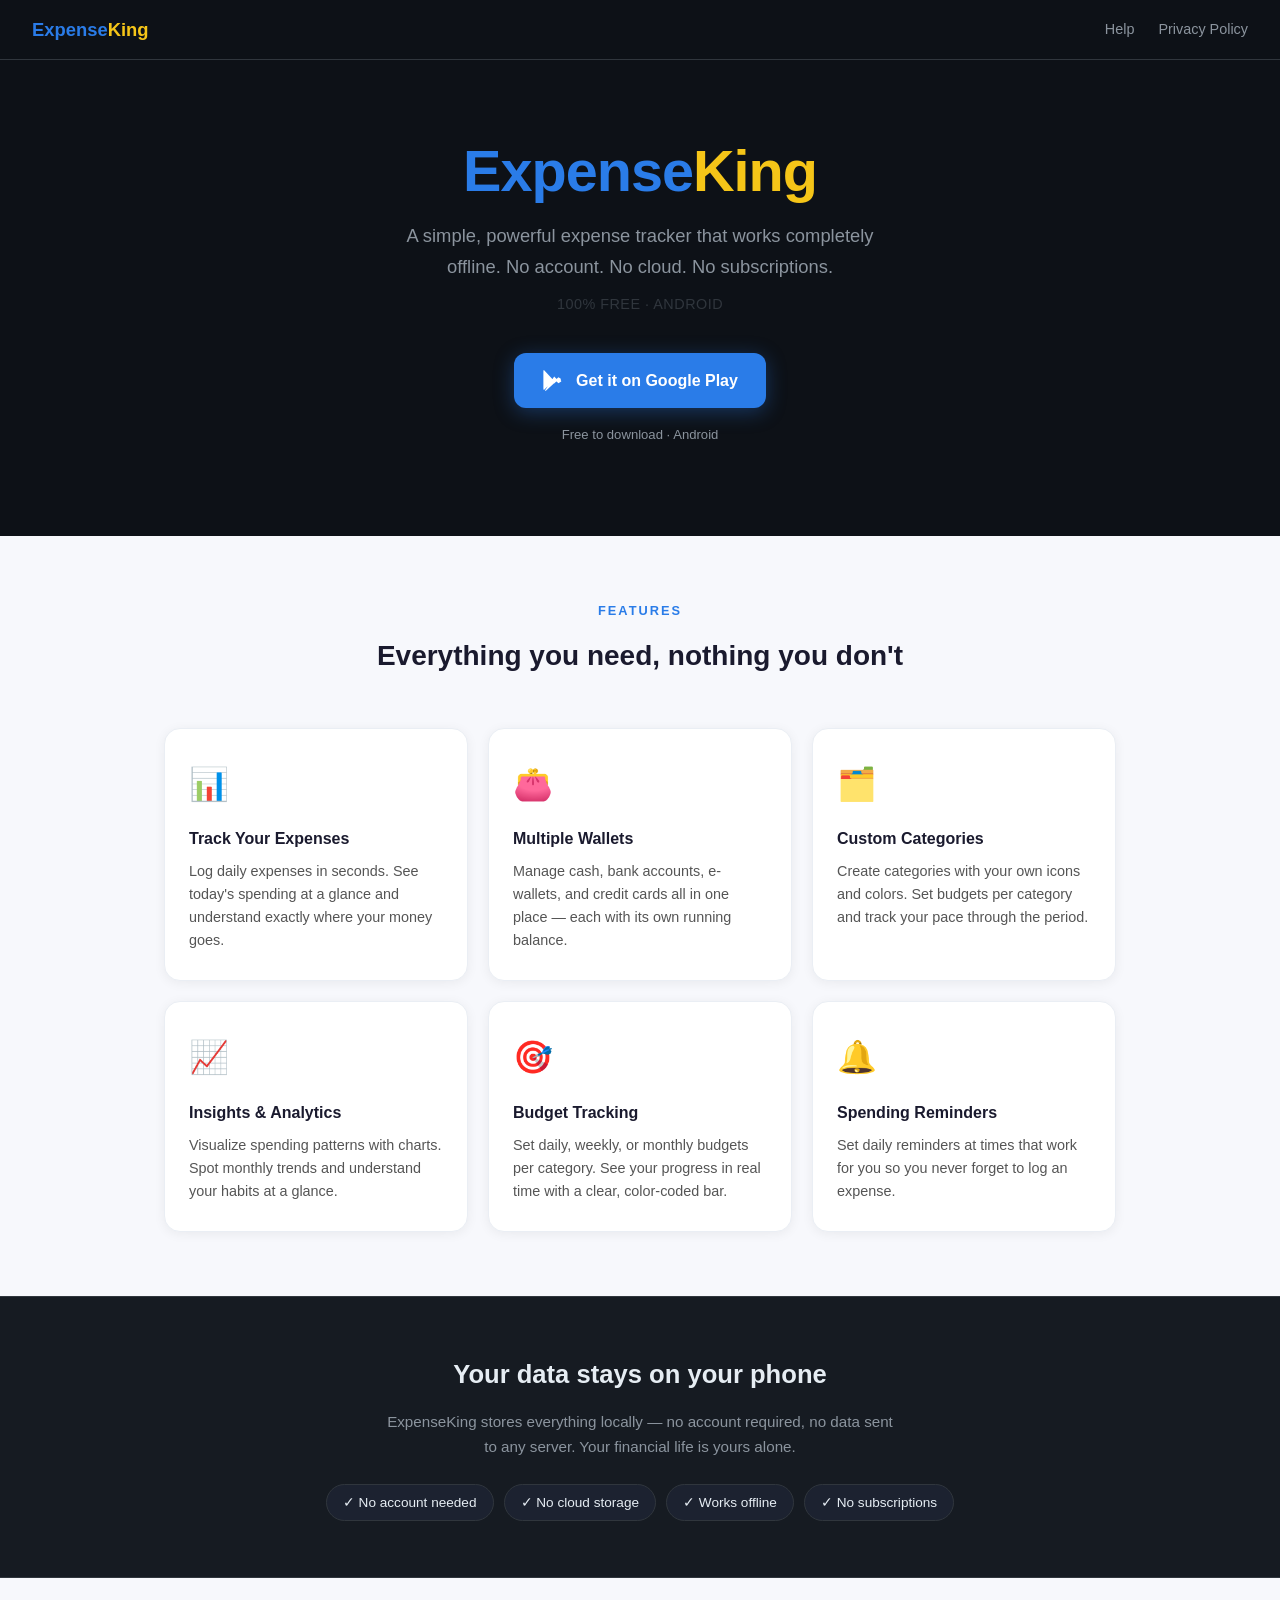
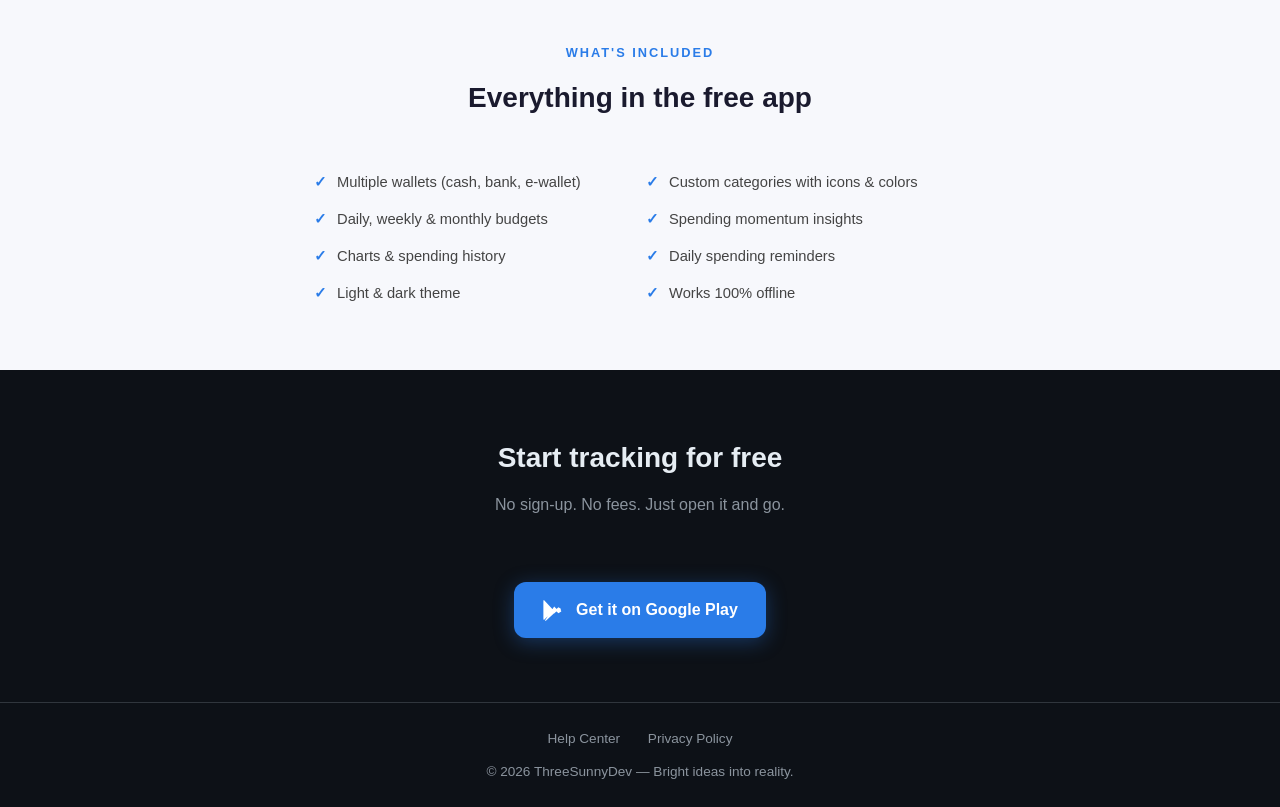
==== index.html @ f742ced3 "Initial Commit" ====
<!DOCTYPE html>
<html lang="en">
<head>
  <meta charset="UTF-8" />
  <meta name="viewport" content="width=device-width, initial-scale=1.0" />
  <title>ExpenseKing — Personal Expense Tracker</title>
  <style>
    * { box-sizing: border-box; margin: 0; padding: 0; }

    :root {
      --blue: #2a7ce8;
      --yellow: #f5c518;
      --dark: #0d1117;
      --dark2: #161b22;
      --card: #1c2230;
      --text: #e6edf3;
      --muted: #8b949e;
      --border: #30363d;
    }

    body {
      font-family: -apple-system, BlinkMacSystemFont, 'Segoe UI', Roboto, sans-serif;
      background: #f7f8fc;
      color: #1a1a2e;
      line-height: 1.7;
    }

    /* ── Nav ── */
    nav {
      background: var(--dark);
      padding: 14px 32px;
      display: flex;
      align-items: center;
      justify-content: space-between;
      border-bottom: 1px solid var(--border);
      position: sticky;
      top: 0;
      z-index: 100;
    }

    .nav-brand {
      font-size: 1.15rem;
      font-weight: 700;
      text-decoration: none;
    }

    .nav-brand .e { color: var(--blue); }
    .nav-brand .k { color: var(--yellow); }

    .nav-links {
      display: flex;
      gap: 24px;
    }

    .nav-links a {
      color: var(--muted);
      text-decoration: none;
      font-size: 0.9rem;
      transition: color 0.2s;
    }

    .nav-links a:hover { color: var(--text); }

    /* ── Hero ── */
    .hero {
      background: var(--dark);
      padding: 80px 24px 90px;
      text-align: center;
    }

    .hero-title {
      font-size: clamp(2.4rem, 6vw, 3.6rem);
      font-weight: 800;
      letter-spacing: -1px;
      line-height: 1.1;
    }

    .hero-title .e { color: var(--blue); }
    .hero-title .k { color: var(--yellow); }

    .hero-tagline {
      margin-top: 16px;
      font-size: 1.15rem;
      color: var(--muted);
      max-width: 520px;
      margin-left: auto;
      margin-right: auto;
    }

    .hero-sub {
      margin-top: 10px;
      font-size: 0.9rem;
      color: var(--border);
      letter-spacing: 0.5px;
    }

    .play-btn {
      display: inline-flex;
      align-items: center;
      gap: 12px;
      margin-top: 36px;
      background: var(--blue);
      color: white;
      text-decoration: none;
      padding: 14px 28px;
      border-radius: 12px;
      font-size: 1rem;
      font-weight: 600;
      transition: background 0.2s, transform 0.15s;
      box-shadow: 0 4px 20px rgba(42,124,232,0.35);
    }

    .play-btn:hover {
      background: #1a6dd4;
      transform: translateY(-2px);
    }

    .play-btn svg {
      width: 22px;
      height: 22px;
      flex-shrink: 0;
    }

    .hero-note {
      margin-top: 16px;
      font-size: 0.82rem;
      color: var(--muted);
    }

    /* ── Features ── */
    .features {
      max-width: 1000px;
      margin: 0 auto;
      padding: 64px 24px;
    }

    .section-label {
      text-align: center;
      font-size: 0.8rem;
      font-weight: 700;
      letter-spacing: 2px;
      text-transform: uppercase;
      color: var(--blue);
      margin-bottom: 10px;
    }

    .section-title {
      text-align: center;
      font-size: 1.75rem;
      font-weight: 700;
      color: #1a1a2e;
      margin-bottom: 48px;
    }

    .grid {
      display: grid;
      grid-template-columns: repeat(auto-fit, minmax(280px, 1fr));
      gap: 20px;
    }

    .card {
      background: white;
      border-radius: 16px;
      padding: 28px 24px;
      box-shadow: 0 2px 12px rgba(0,0,0,0.06);
      border: 1px solid #eaeef4;
      transition: transform 0.2s, box-shadow 0.2s;
    }

    .card:hover {
      transform: translateY(-3px);
      box-shadow: 0 8px 24px rgba(0,0,0,0.1);
    }

    .card-icon {
      font-size: 2rem;
      margin-bottom: 14px;
    }

    .card h3 {
      font-size: 1rem;
      font-weight: 700;
      color: #1a1a2e;
      margin-bottom: 8px;
    }

    .card p {
      font-size: 0.9rem;
      color: #555;
      line-height: 1.6;
    }

    /* ── Privacy Banner ── */
    .privacy-banner {
      background: var(--dark2);
      border-top: 1px solid var(--border);
      border-bottom: 1px solid var(--border);
      padding: 56px 24px;
      text-align: center;
    }

    .privacy-banner h2 {
      font-size: 1.6rem;
      font-weight: 700;
      color: var(--text);
      margin-bottom: 12px;
    }

    .privacy-banner p {
      color: var(--muted);
      max-width: 520px;
      margin: 0 auto;
      font-size: 0.95rem;
    }

    .privacy-pills {
      display: flex;
      justify-content: center;
      flex-wrap: wrap;
      gap: 10px;
      margin-top: 24px;
    }

    .pill {
      background: #1c2230;
      border: 1px solid var(--border);
      color: var(--text);
      padding: 6px 16px;
      border-radius: 20px;
      font-size: 0.85rem;
    }

    /* ── Key Features List ── */
    .key-features {
      max-width: 700px;
      margin: 0 auto;
      padding: 64px 24px;
      text-align: center;
    }

    .key-features ul {
      list-style: none;
      display: grid;
      grid-template-columns: repeat(auto-fit, minmax(220px, 1fr));
      gap: 12px;
      margin-top: 32px;
      text-align: left;
    }

    .key-features li {
      display: flex;
      align-items: center;
      gap: 10px;
      font-size: 0.92rem;
      color: #444;
    }

    .key-features li::before {
      content: '✓';
      color: var(--blue);
      font-weight: 700;
      flex-shrink: 0;
    }

    /* ── CTA ── */
    .cta {
      background: var(--dark);
      padding: 64px 24px;
      text-align: center;
    }

    .cta h2 {
      font-size: 1.75rem;
      font-weight: 700;
      color: var(--text);
      margin-bottom: 10px;
    }

    .cta p {
      color: var(--muted);
      margin-bottom: 28px;
    }

    /* ── Footer ── */
    footer {
      background: var(--dark);
      border-top: 1px solid var(--border);
      padding: 24px;
      text-align: center;
      font-size: 0.85rem;
      color: var(--muted);
    }

    footer a {
      color: var(--muted);
      text-decoration: none;
      margin: 0 12px;
      transition: color 0.2s;
    }

    footer a:hover { color: var(--text); }

    footer .footer-links { margin-bottom: 10px; }
  </style>
</head>
<body>

<!-- Nav -->
<nav>
  <a class="nav-brand" href="#"><span class="e">Expense</span><span class="k">King</span></a>
  <div class="nav-links">
    <a href="help.html">Help</a>
    <a href="privacy-policy.html">Privacy Policy</a>
  </div>
</nav>

<!-- Hero -->
<div class="hero">
  <h1 class="hero-title">
    <span class="e">Expense</span><span class="k">King</span>
  </h1>
  <p class="hero-tagline">A simple, powerful expense tracker that works completely offline. No account. No cloud. No subscriptions.</p>
  <p class="hero-sub">100% FREE · ANDROID</p>
  <a class="play-btn" href="https://play.google.com/store/apps/details?id=com.expenseking.app" target="_blank">
    <svg viewBox="0 0 24 24" fill="white" xmlns="http://www.w3.org/2000/svg">
      <path d="M3.18 23.5c.34.19.72.25 1.1.18l12.76-11.66L13.27 8.2 3.18 23.5zM20.5 10.5l-2.56-1.48-3.57 3.25 3.57 3.25 2.59-1.5c.74-.43.74-1.1-.03-1.52zM2.01 1.17C1.7 1.5 1.5 2 1.5 2.67v18.66c0 .67.2 1.17.52 1.49l.08.07 10.46-10.46v-.25L2.09 1.1l-.08.07zM13.27 15.8l3.81-3.48-3.81-3.12-3.27 2.99 3.27 3.61z"/>
    </svg>
    Get it on Google Play
  </a>
  <p class="hero-note">Free to download · Android</p>
</div>

<!-- Features -->
<div class="features">
  <p class="section-label">Features</p>
  <h2 class="section-title">Everything you need, nothing you don't</h2>
  <div class="grid">
    <div class="card">
      <div class="card-icon">📊</div>
      <h3>Track Your Expenses</h3>
      <p>Log daily expenses in seconds. See today's spending at a glance and understand exactly where your money goes.</p>
    </div>
    <div class="card">
      <div class="card-icon">👛</div>
      <h3>Multiple Wallets</h3>
      <p>Manage cash, bank accounts, e-wallets, and credit cards all in one place — each with its own running balance.</p>
    </div>
    <div class="card">
      <div class="card-icon">🗂️</div>
      <h3>Custom Categories</h3>
      <p>Create categories with your own icons and colors. Set budgets per category and track your pace through the period.</p>
    </div>
    <div class="card">
      <div class="card-icon">📈</div>
      <h3>Insights & Analytics</h3>
      <p>Visualize spending patterns with charts. Spot monthly trends and understand your habits at a glance.</p>
    </div>
    <div class="card">
      <div class="card-icon">🎯</div>
      <h3>Budget Tracking</h3>
      <p>Set daily, weekly, or monthly budgets per category. See your progress in real time with a clear, color-coded bar.</p>
    </div>
    <div class="card">
      <div class="card-icon">🔔</div>
      <h3>Spending Reminders</h3>
      <p>Set daily reminders at times that work for you so you never forget to log an expense.</p>
    </div>
  </div>
</div>

<!-- Privacy Banner -->
<div class="privacy-banner">
  <h2>Your data stays on your phone</h2>
  <p>ExpenseKing stores everything locally — no account required, no data sent to any server. Your financial life is yours alone.</p>
  <div class="privacy-pills">
    <span class="pill">✓ No account needed</span>
    <span class="pill">✓ No cloud storage</span>
    <span class="pill">✓ Works offline</span>
    <span class="pill">✓ No subscriptions</span>
  </div>
</div>

<!-- Key Features -->
<div class="key-features">
  <p class="section-label">What's included</p>
  <h2 class="section-title">Everything in the free app</h2>
  <ul>
    <li>Multiple wallets (cash, bank, e-wallet)</li>
    <li>Custom categories with icons & colors</li>
    <li>Daily, weekly & monthly budgets</li>
    <li>Spending momentum insights</li>
    <li>Charts & spending history</li>
    <li>Daily spending reminders</li>
    <li>Light & dark theme</li>
    <li>Works 100% offline</li>
  </ul>
</div>

<!-- CTA -->
<div class="cta">
  <h2>Start tracking for free</h2>
  <p>No sign-up. No fees. Just open it and go.</p>
  <a class="play-btn" href="https://play.google.com/store/apps/details?id=com.expenseking.app" target="_blank">
    <svg viewBox="0 0 24 24" fill="white" xmlns="http://www.w3.org/2000/svg">
      <path d="M3.18 23.5c.34.19.72.25 1.1.18l12.76-11.66L13.27 8.2 3.18 23.5zM20.5 10.5l-2.56-1.48-3.57 3.25 3.57 3.25 2.59-1.5c.74-.43.74-1.1-.03-1.52zM2.01 1.17C1.7 1.5 1.5 2 1.5 2.67v18.66c0 .67.2 1.17.52 1.49l.08.07 10.46-10.46v-.25L2.09 1.1l-.08.07zM13.27 15.8l3.81-3.48-3.81-3.12-3.27 2.99 3.27 3.61z"/>
    </svg>
    Get it on Google Play
  </a>
</div>

<!-- Footer -->
<footer>
  <div class="footer-links">
    <a href="help.html">Help Center</a>
    <a href="privacy-policy.html">Privacy Policy</a>
  </div>
  <p>© 2026 ThreeSunnyDev — Bright ideas into reality.</p>
</footer>

</body>
</html>
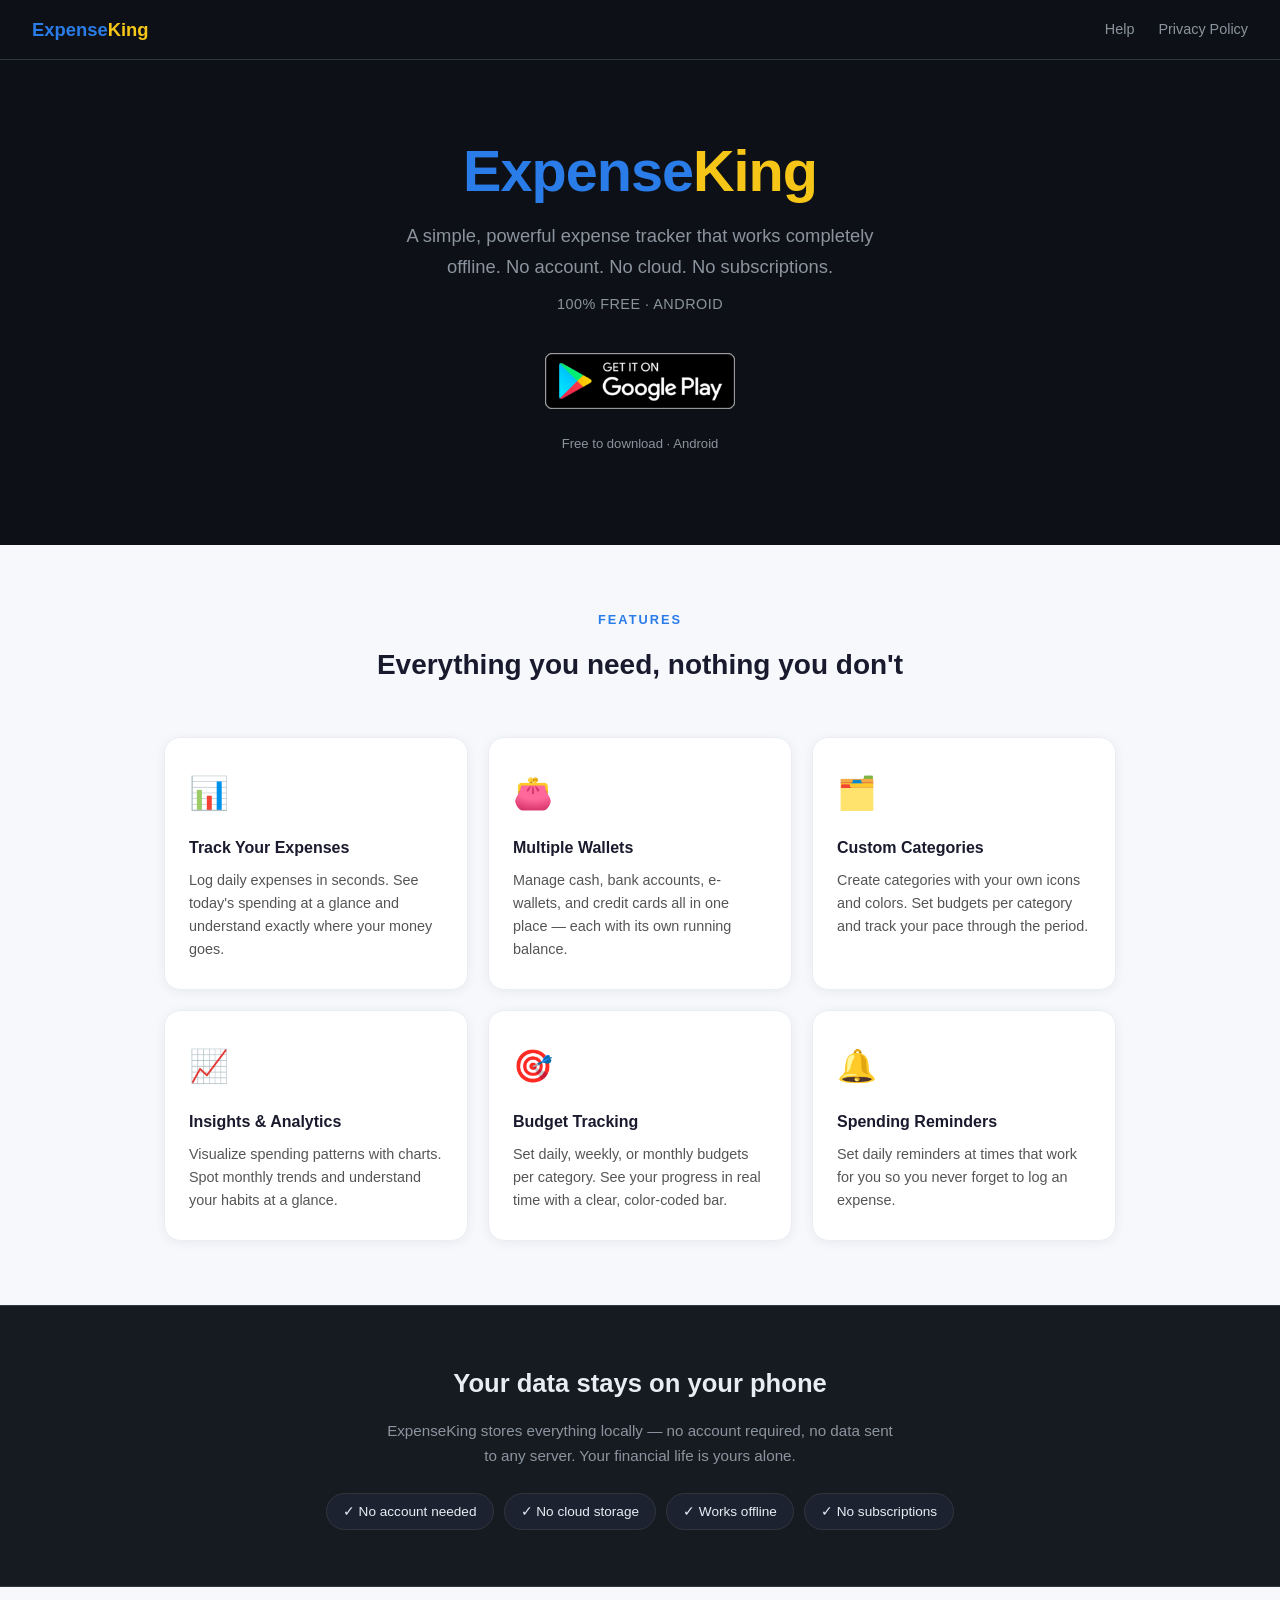
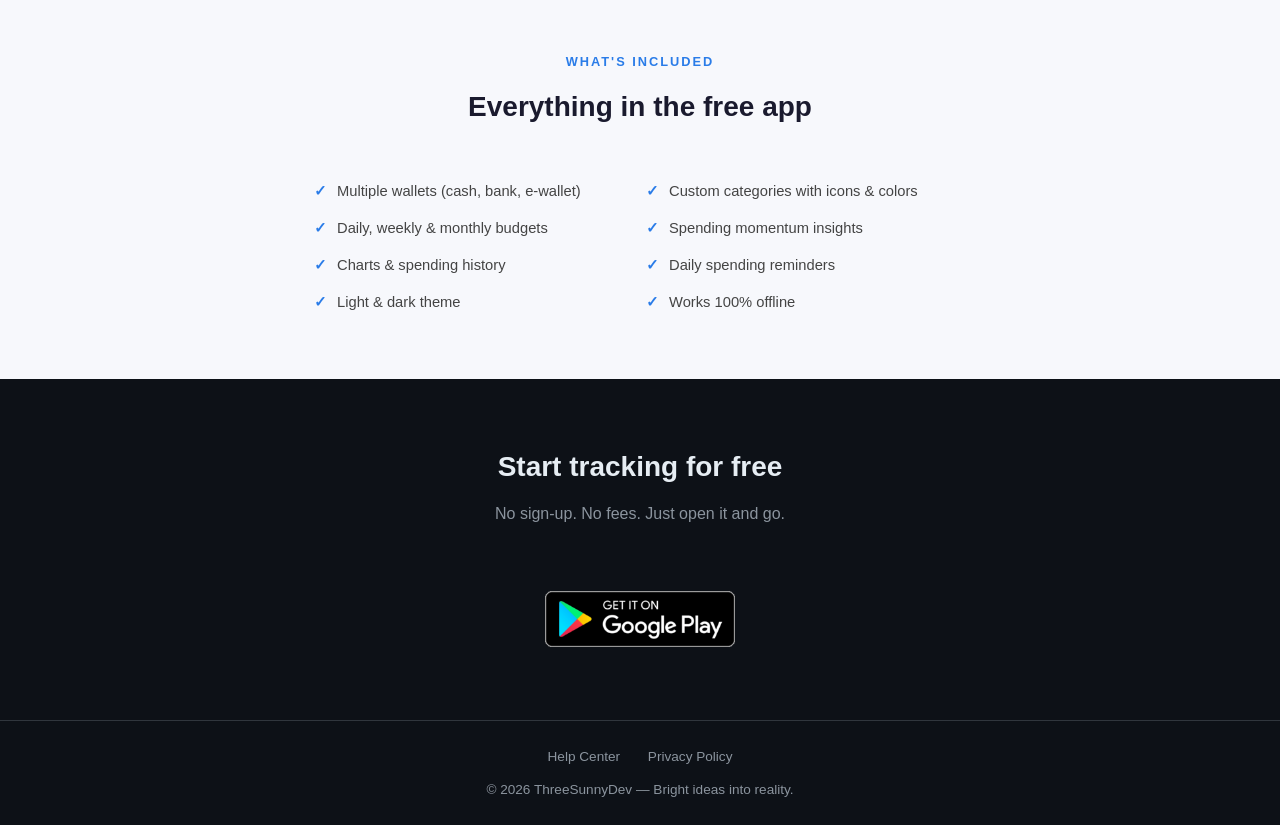
==== commit 22c386db: "updated directories" ====
--- a/index.html
+++ b/index.html
@@ -4,63 +4,8 @@
   <meta charset="UTF-8" />
   <meta name="viewport" content="width=device-width, initial-scale=1.0" />
   <title>ExpenseKing — Personal Expense Tracker</title>
+  <link rel="stylesheet" href="site.css" />
   <style>
-    * { box-sizing: border-box; margin: 0; padding: 0; }
-
-    :root {
-      --blue: #2a7ce8;
-      --yellow: #f5c518;
-      --dark: #0d1117;
-      --dark2: #161b22;
-      --card: #1c2230;
-      --text: #e6edf3;
-      --muted: #8b949e;
-      --border: #30363d;
-    }
-
-    body {
-      font-family: -apple-system, BlinkMacSystemFont, 'Segoe UI', Roboto, sans-serif;
-      background: #f7f8fc;
-      color: #1a1a2e;
-      line-height: 1.7;
-    }
-
-    /* ── Nav ── */
-    nav {
-      background: var(--dark);
-      padding: 14px 32px;
-      display: flex;
-      align-items: center;
-      justify-content: space-between;
-      border-bottom: 1px solid var(--border);
-      position: sticky;
-      top: 0;
-      z-index: 100;
-    }
-
-    .nav-brand {
-      font-size: 1.15rem;
-      font-weight: 700;
-      text-decoration: none;
-    }
-
-    .nav-brand .e { color: var(--blue); }
-    .nav-brand .k { color: var(--yellow); }
-
-    .nav-links {
-      display: flex;
-      gap: 24px;
-    }
-
-    .nav-links a {
-      color: var(--muted);
-      text-decoration: none;
-      font-size: 0.9rem;
-      transition: color 0.2s;
-    }
-
-    .nav-links a:hover { color: var(--text); }
-
     /* ── Hero ── */
     .hero {
       background: var(--dark);
@@ -90,35 +35,24 @@
     .hero-sub {
       margin-top: 10px;
       font-size: 0.9rem;
-      color: var(--border);
+      color: var(--muted);
       letter-spacing: 0.5px;
     }
 
     .play-btn {
-      display: inline-flex;
-      align-items: center;
-      gap: 12px;
+      display: inline-block;
       margin-top: 36px;
-      background: var(--blue);
-      color: white;
-      text-decoration: none;
-      padding: 14px 28px;
-      border-radius: 12px;
-      font-size: 1rem;
-      font-weight: 600;
-      transition: background 0.2s, transform 0.15s;
-      box-shadow: 0 4px 20px rgba(42,124,232,0.35);
+      transition: transform 0.15s, opacity 0.15s;
     }
 
     .play-btn:hover {
-      background: #1a6dd4;
       transform: translateY(-2px);
-    }
-
-    .play-btn svg {
-      width: 22px;
-      height: 22px;
-      flex-shrink: 0;
+      opacity: 0.88;
+    }
+
+    .play-btn img {
+      height: 56px;
+      display: block;
     }
 
     .hero-note {
@@ -280,39 +214,11 @@
       color: var(--muted);
       margin-bottom: 28px;
     }
-
-    /* ── Footer ── */
-    footer {
-      background: var(--dark);
-      border-top: 1px solid var(--border);
-      padding: 24px;
-      text-align: center;
-      font-size: 0.85rem;
-      color: var(--muted);
-    }
-
-    footer a {
-      color: var(--muted);
-      text-decoration: none;
-      margin: 0 12px;
-      transition: color 0.2s;
-    }
-
-    footer a:hover { color: var(--text); }
-
-    footer .footer-links { margin-bottom: 10px; }
   </style>
 </head>
 <body>
 
-<!-- Nav -->
-<nav>
-  <a class="nav-brand" href="#"><span class="e">Expense</span><span class="k">King</span></a>
-  <div class="nav-links">
-    <a href="help.html">Help</a>
-    <a href="privacy-policy.html">Privacy Policy</a>
-  </div>
-</nav>
+<div id="site-nav"></div>
 
 <!-- Hero -->
 <div class="hero">
@@ -322,10 +228,7 @@
   <p class="hero-tagline">A simple, powerful expense tracker that works completely offline. No account. No cloud. No subscriptions.</p>
   <p class="hero-sub">100% FREE · ANDROID</p>
   <a class="play-btn" href="https://play.google.com/store/apps/details?id=com.expenseking.app" target="_blank">
-    <svg viewBox="0 0 24 24" fill="white" xmlns="http://www.w3.org/2000/svg">
-      <path d="M3.18 23.5c.34.19.72.25 1.1.18l12.76-11.66L13.27 8.2 3.18 23.5zM20.5 10.5l-2.56-1.48-3.57 3.25 3.57 3.25 2.59-1.5c.74-.43.74-1.1-.03-1.52zM2.01 1.17C1.7 1.5 1.5 2 1.5 2.67v18.66c0 .67.2 1.17.52 1.49l.08.07 10.46-10.46v-.25L2.09 1.1l-.08.07zM13.27 15.8l3.81-3.48-3.81-3.12-3.27 2.99 3.27 3.61z"/>
-    </svg>
-    Get it on Google Play
+    <img src="google-play-btn.png" alt="Get it on Google Play" />
   </a>
   <p class="hero-note">Free to download · Android</p>
 </div>
@@ -401,21 +304,12 @@
   <h2>Start tracking for free</h2>
   <p>No sign-up. No fees. Just open it and go.</p>
   <a class="play-btn" href="https://play.google.com/store/apps/details?id=com.expenseking.app" target="_blank">
-    <svg viewBox="0 0 24 24" fill="white" xmlns="http://www.w3.org/2000/svg">
-      <path d="M3.18 23.5c.34.19.72.25 1.1.18l12.76-11.66L13.27 8.2 3.18 23.5zM20.5 10.5l-2.56-1.48-3.57 3.25 3.57 3.25 2.59-1.5c.74-.43.74-1.1-.03-1.52zM2.01 1.17C1.7 1.5 1.5 2 1.5 2.67v18.66c0 .67.2 1.17.52 1.49l.08.07 10.46-10.46v-.25L2.09 1.1l-.08.07zM13.27 15.8l3.81-3.48-3.81-3.12-3.27 2.99 3.27 3.61z"/>
-    </svg>
-    Get it on Google Play
+    <img src="google-play-btn.png" alt="Get it on Google Play" />
   </a>
 </div>
 
-<!-- Footer -->
-<footer>
-  <div class="footer-links">
-    <a href="help.html">Help Center</a>
-    <a href="privacy-policy.html">Privacy Policy</a>
-  </div>
-  <p>© 2026 ThreeSunnyDev — Bright ideas into reality.</p>
-</footer>
-
+<div id="site-footer"></div>
+
+<script src="components.js"></script>
 </body>
 </html>
--- a/site.css
+++ b/site.css
@@ -0,0 +1,105 @@
+* { box-sizing: border-box; margin: 0; padding: 0; }
+
+:root {
+  --blue: #2a7ce8;
+  --yellow: #f5c518;
+  --dark: #0d1117;
+  --dark2: #161b22;
+  --card: #1c2230;
+  --text: #e6edf3;
+  --muted: #8b949e;
+  --border: #30363d;
+}
+
+body {
+  font-family: -apple-system, BlinkMacSystemFont, 'Segoe UI', Roboto, sans-serif;
+  background: #f7f8fc;
+  color: #1a1a2e;
+  line-height: 1.7;
+}
+
+/* ── Nav ── */
+nav {
+  background: var(--dark);
+  padding: 14px 32px;
+  display: flex;
+  align-items: center;
+  justify-content: space-between;
+  border-bottom: 1px solid var(--border);
+  position: sticky;
+  top: 0;
+  z-index: 100;
+}
+
+.nav-brand {
+  font-size: 1.15rem;
+  font-weight: 700;
+  text-decoration: none;
+}
+
+.nav-brand .e { color: var(--blue); }
+.nav-brand .k { color: var(--yellow); }
+
+.nav-links {
+  display: flex;
+  gap: 24px;
+}
+
+.nav-links a {
+  color: var(--muted);
+  text-decoration: none;
+  font-size: 0.9rem;
+  transition: color 0.2s;
+}
+
+.nav-links a:hover { color: var(--text); }
+.nav-links a.active { color: var(--text); }
+
+/* ── Page Hero (inner pages) ── */
+.page-hero {
+  background: var(--dark);
+  padding: 56px 24px 60px;
+  text-align: center;
+  border-bottom: 1px solid var(--border);
+}
+
+.page-hero h1 {
+  font-size: clamp(1.8rem, 5vw, 2.6rem);
+  font-weight: 800;
+  letter-spacing: -0.5px;
+  color: var(--text);
+  line-height: 1.15;
+}
+
+.page-hero h1 .e { color: var(--blue); }
+.page-hero h1 .k { color: var(--yellow); }
+
+.page-hero p {
+  margin-top: 12px;
+  font-size: 0.9rem;
+  color: var(--muted);
+  max-width: 480px;
+  margin-left: auto;
+  margin-right: auto;
+}
+
+/* ── Footer ── */
+footer {
+  background: var(--dark);
+  border-top: 1px solid var(--border);
+  padding: 24px;
+  text-align: center;
+  font-size: 0.85rem;
+  color: var(--muted);
+}
+
+footer a {
+  color: var(--muted);
+  text-decoration: none;
+  margin: 0 12px;
+  transition: color 0.2s;
+}
+
+footer a:hover { color: var(--text); }
+
+footer .footer-links { margin-bottom: 10px; }
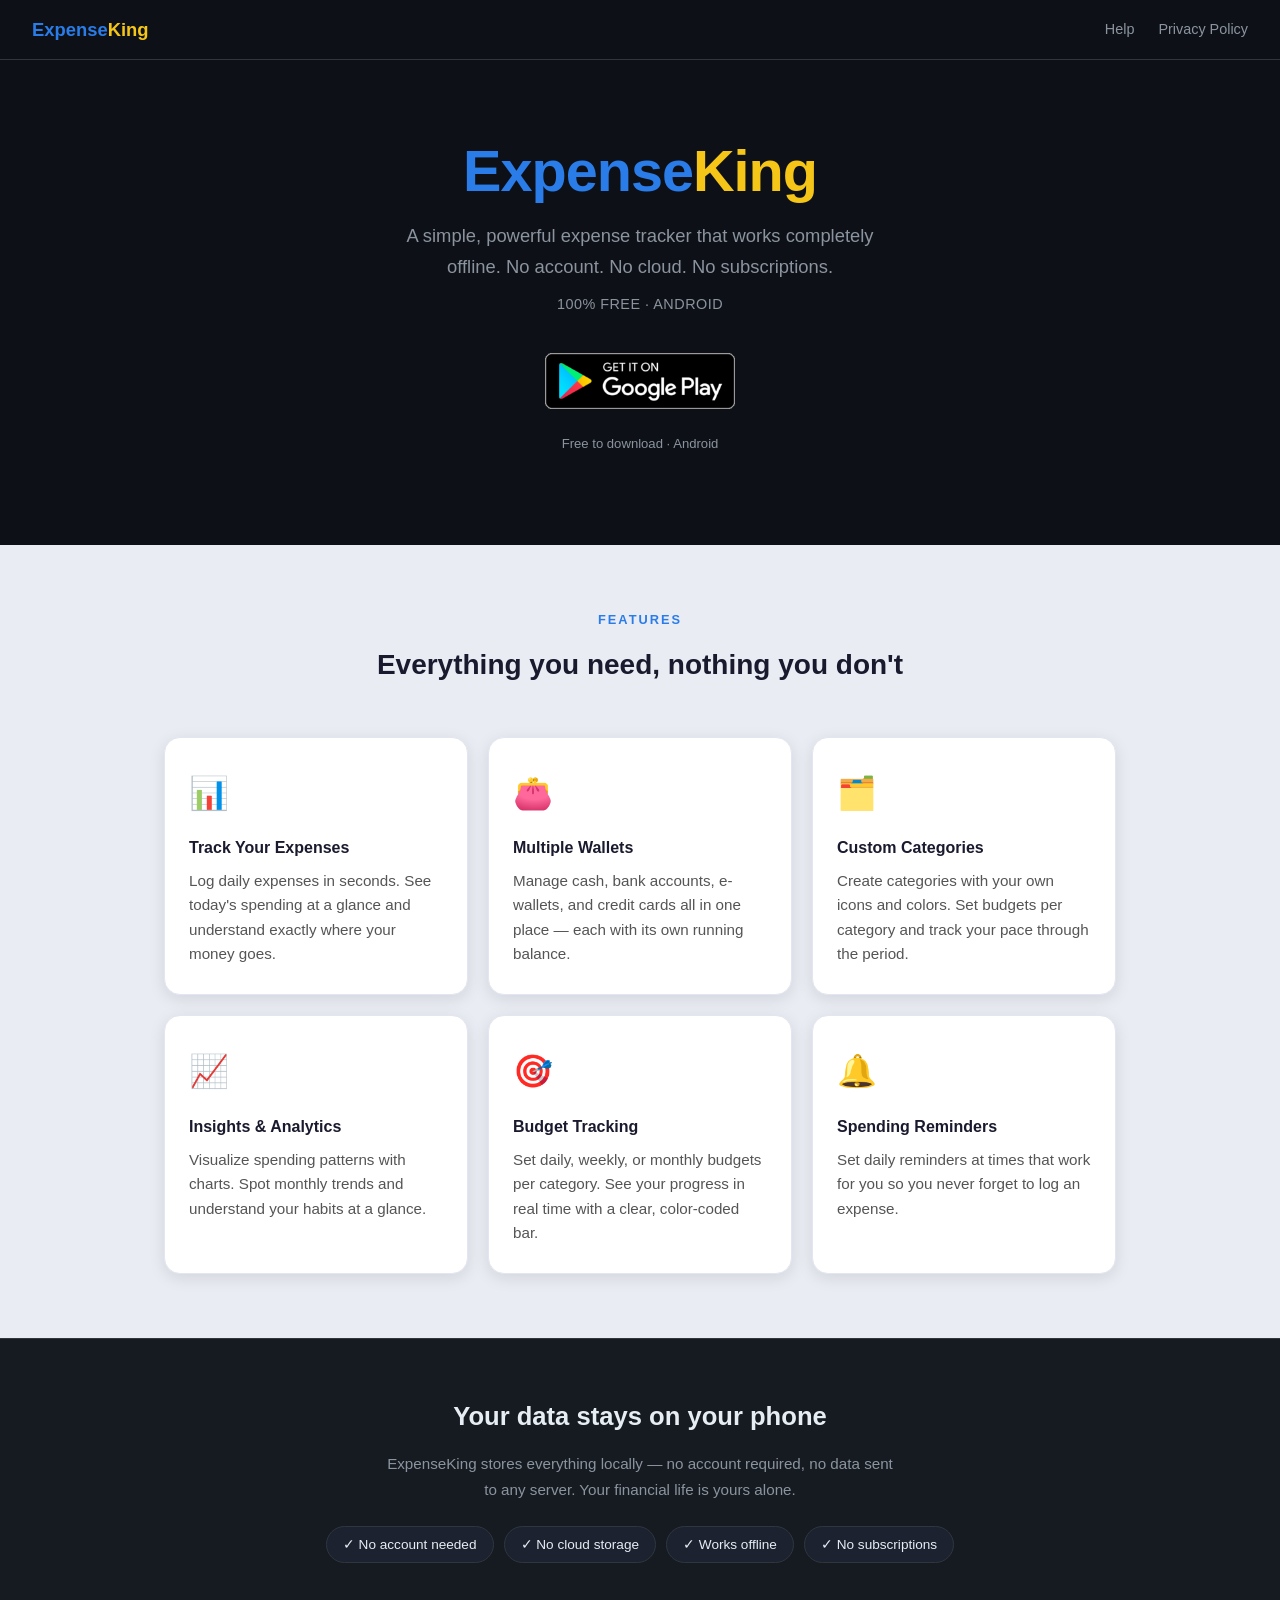
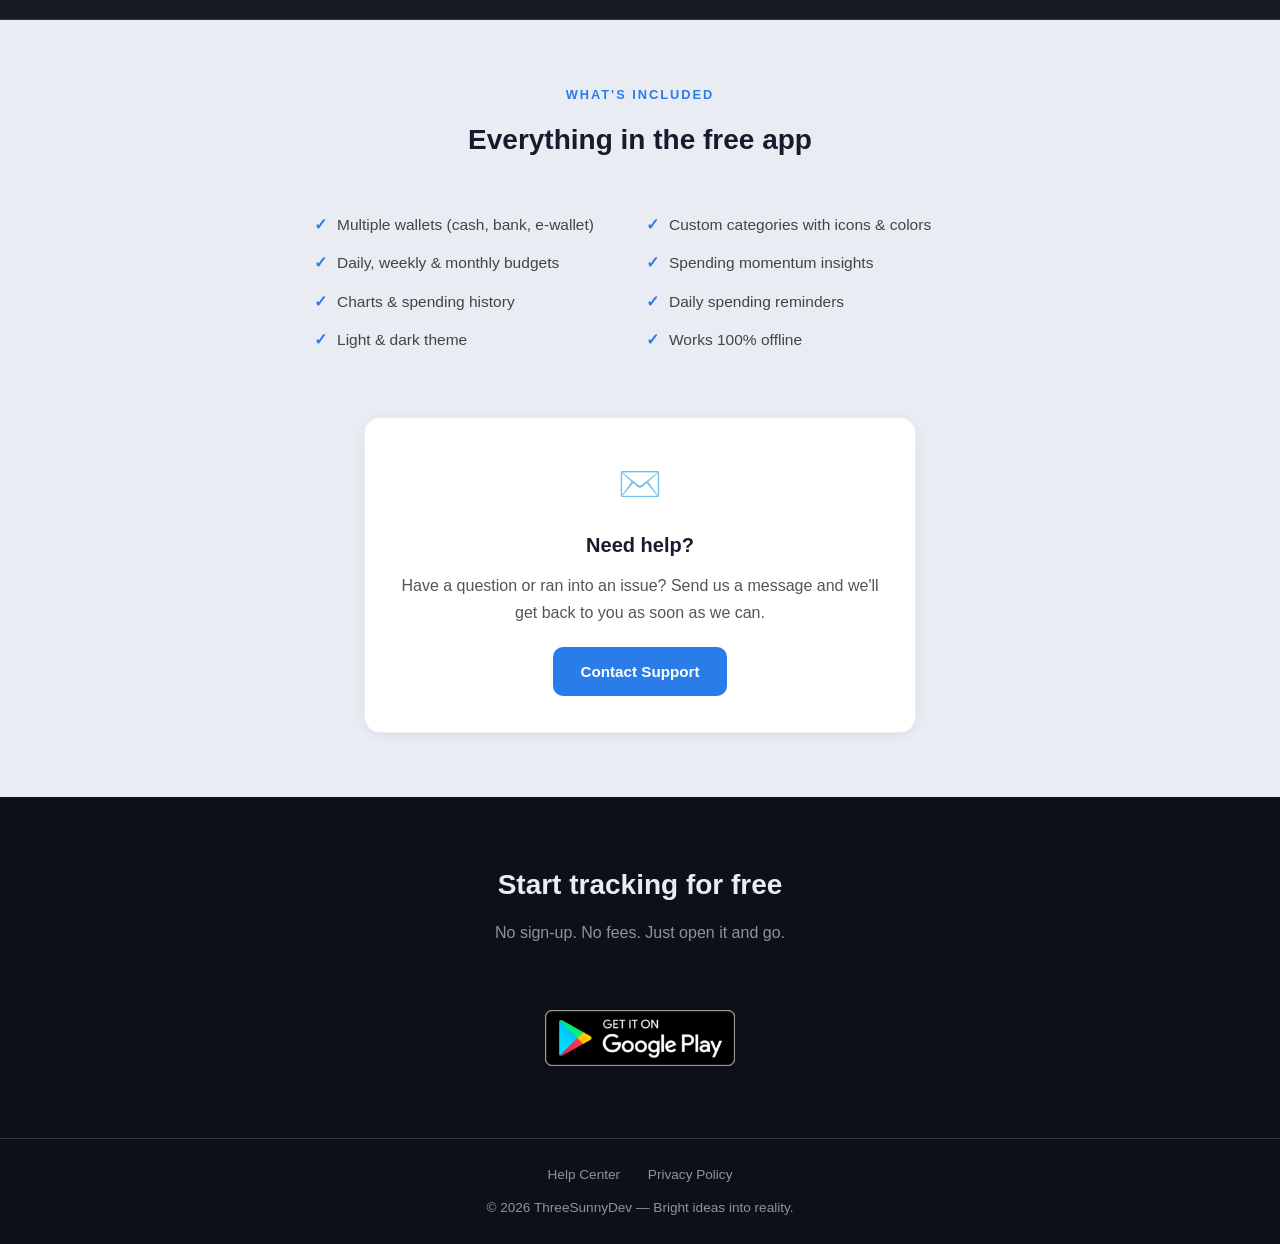
==== commit 7b6739f8: "Font size adjustment and others" ====
--- a/index.html
+++ b/index.html
@@ -96,14 +96,14 @@
       background: white;
       border-radius: 16px;
       padding: 28px 24px;
-      box-shadow: 0 2px 12px rgba(0,0,0,0.06);
-      border: 1px solid #eaeef4;
+      box-shadow: 0 4px 16px rgba(0,0,0,0.10);
+      border: 1px solid #e2e6f0;
       transition: transform 0.2s, box-shadow 0.2s;
     }
 
     .card:hover {
       transform: translateY(-3px);
-      box-shadow: 0 8px 24px rgba(0,0,0,0.1);
+      box-shadow: 0 8px 28px rgba(0,0,0,0.14);
     }
 
     .card-icon {
@@ -119,7 +119,7 @@
     }
 
     .card p {
-      font-size: 0.9rem;
+      font-size: 0.95rem;
       color: #555;
       line-height: 1.6;
     }
@@ -185,7 +185,7 @@
       display: flex;
       align-items: center;
       gap: 10px;
-      font-size: 0.92rem;
+      font-size: 0.97rem;
       color: #444;
     }
 
@@ -194,6 +194,57 @@
       color: var(--blue);
       font-weight: 700;
       flex-shrink: 0;
+    }
+
+    /* ── Help ── */
+    .help {
+      max-width: 600px;
+      margin: 0 auto;
+      padding: 0 24px 64px;
+      text-align: center;
+    }
+
+    .help-card {
+      background: white;
+      border-radius: 16px;
+      padding: 36px 28px;
+      box-shadow: 0 2px 12px rgba(0,0,0,0.06);
+      border: 1px solid #eaeef4;
+    }
+
+    .help-card .card-icon {
+      font-size: 2.2rem;
+      margin-bottom: 14px;
+    }
+
+    .help-card h2 {
+      font-size: 1.25rem;
+      font-weight: 700;
+      color: #1a1a2e;
+      margin-bottom: 10px;
+    }
+
+    .help-card p {
+      font-size: 1rem;
+      color: #555;
+      margin-bottom: 20px;
+    }
+
+    .help-btn {
+      display: inline-block;
+      background: var(--blue);
+      color: white;
+      text-decoration: none;
+      padding: 12px 28px;
+      border-radius: 10px;
+      font-size: 0.95rem;
+      font-weight: 600;
+      transition: background 0.2s, transform 0.15s;
+    }
+
+    .help-btn:hover {
+      background: #1a6dd4;
+      transform: translateY(-2px);
     }
 
     /* ── CTA ── */
@@ -299,6 +350,16 @@
   </ul>
 </div>
 
+<!-- Help -->
+<div class="help">
+  <div class="help-card">
+    <div class="card-icon">✉️</div>
+    <h2>Need help?</h2>
+    <p>Have a question or ran into an issue? Send us a message and we'll get back to you as soon as we can.</p>
+    <a class="help-btn" href="mailto:threesunnydev26@gmail.com">Contact Support</a>
+  </div>
+</div>
+
 <!-- CTA -->
 <div class="cta">
   <h2>Start tracking for free</h2>
--- a/site.css
+++ b/site.css
@@ -13,7 +13,7 @@
 
 body {
   font-family: -apple-system, BlinkMacSystemFont, 'Segoe UI', Roboto, sans-serif;
-  background: #f7f8fc;
+  background: #eaecf4;
   color: #1a1a2e;
   line-height: 1.7;
 }
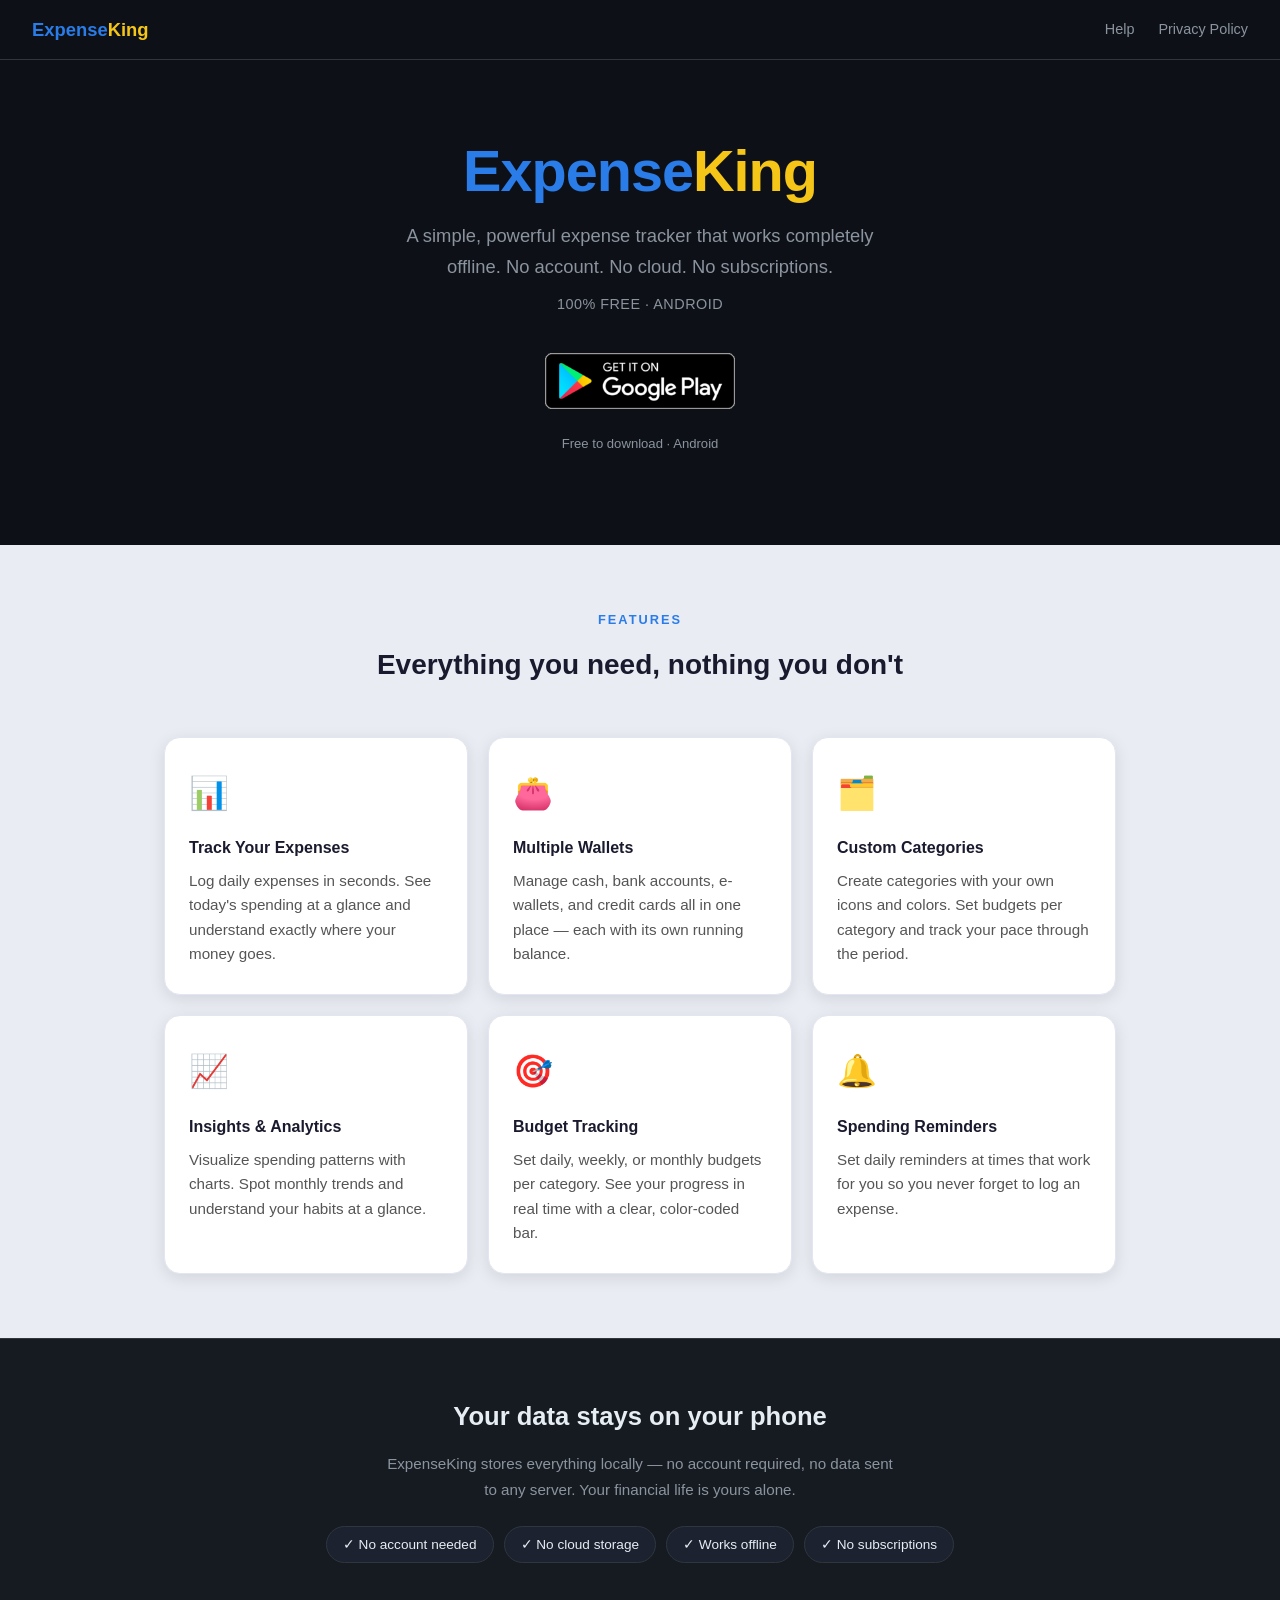
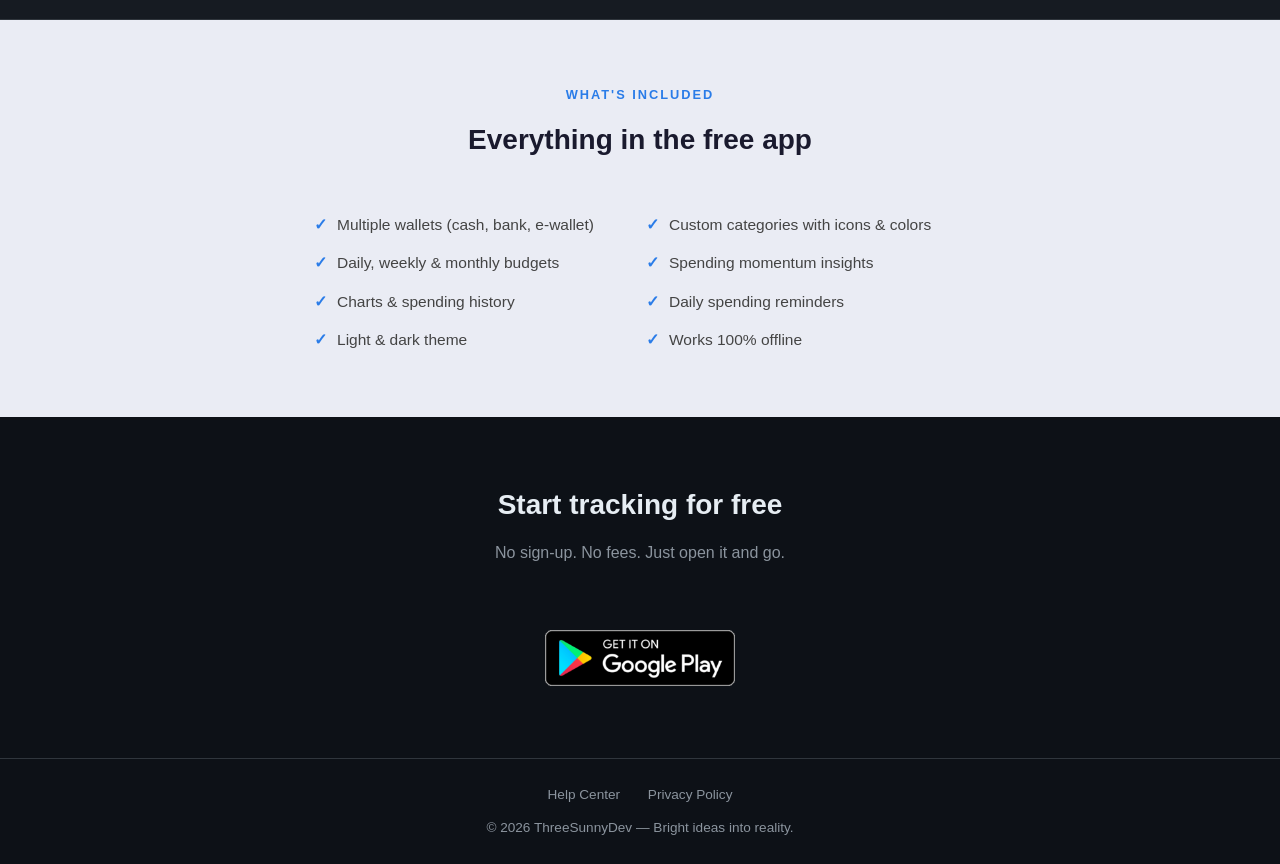
==== commit 216afde7: "removed help section in HP" ====
--- a/index.html
+++ b/index.html
@@ -196,58 +196,7 @@
       flex-shrink: 0;
     }
 
-    /* ── Help ── */
-    .help {
-      max-width: 600px;
-      margin: 0 auto;
-      padding: 0 24px 64px;
-      text-align: center;
-    }
-
-    .help-card {
-      background: white;
-      border-radius: 16px;
-      padding: 36px 28px;
-      box-shadow: 0 2px 12px rgba(0,0,0,0.06);
-      border: 1px solid #eaeef4;
-    }
-
-    .help-card .card-icon {
-      font-size: 2.2rem;
-      margin-bottom: 14px;
-    }
-
-    .help-card h2 {
-      font-size: 1.25rem;
-      font-weight: 700;
-      color: #1a1a2e;
-      margin-bottom: 10px;
-    }
-
-    .help-card p {
-      font-size: 1rem;
-      color: #555;
-      margin-bottom: 20px;
-    }
-
-    .help-btn {
-      display: inline-block;
-      background: var(--blue);
-      color: white;
-      text-decoration: none;
-      padding: 12px 28px;
-      border-radius: 10px;
-      font-size: 0.95rem;
-      font-weight: 600;
-      transition: background 0.2s, transform 0.15s;
-    }
-
-    .help-btn:hover {
-      background: #1a6dd4;
-      transform: translateY(-2px);
-    }
-
-    /* ── CTA ── */
+/* ── CTA ── */
     .cta {
       background: var(--dark);
       padding: 64px 24px;
@@ -350,16 +299,6 @@
   </ul>
 </div>
 
-<!-- Help -->
-<div class="help">
-  <div class="help-card">
-    <div class="card-icon">✉️</div>
-    <h2>Need help?</h2>
-    <p>Have a question or ran into an issue? Send us a message and we'll get back to you as soon as we can.</p>
-    <a class="help-btn" href="mailto:threesunnydev26@gmail.com">Contact Support</a>
-  </div>
-</div>
-
 <!-- CTA -->
 <div class="cta">
   <h2>Start tracking for free</h2>
